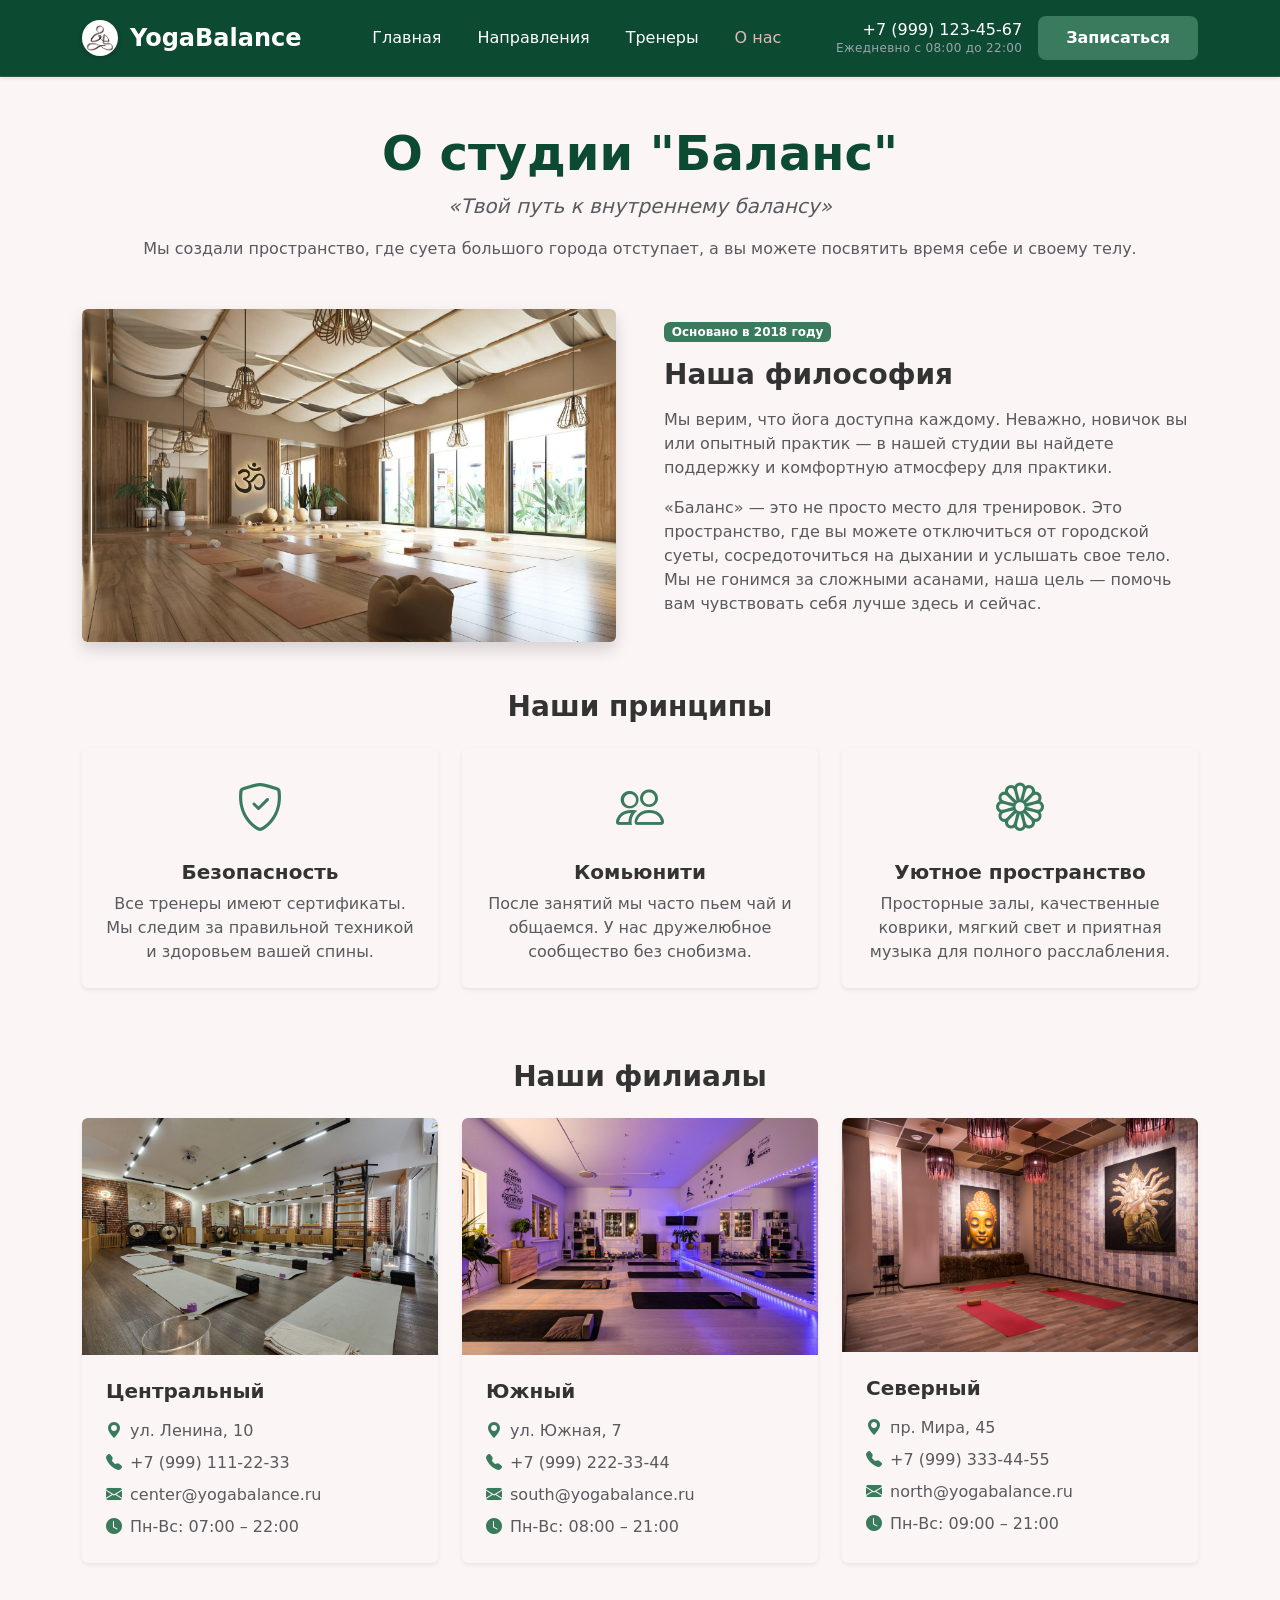
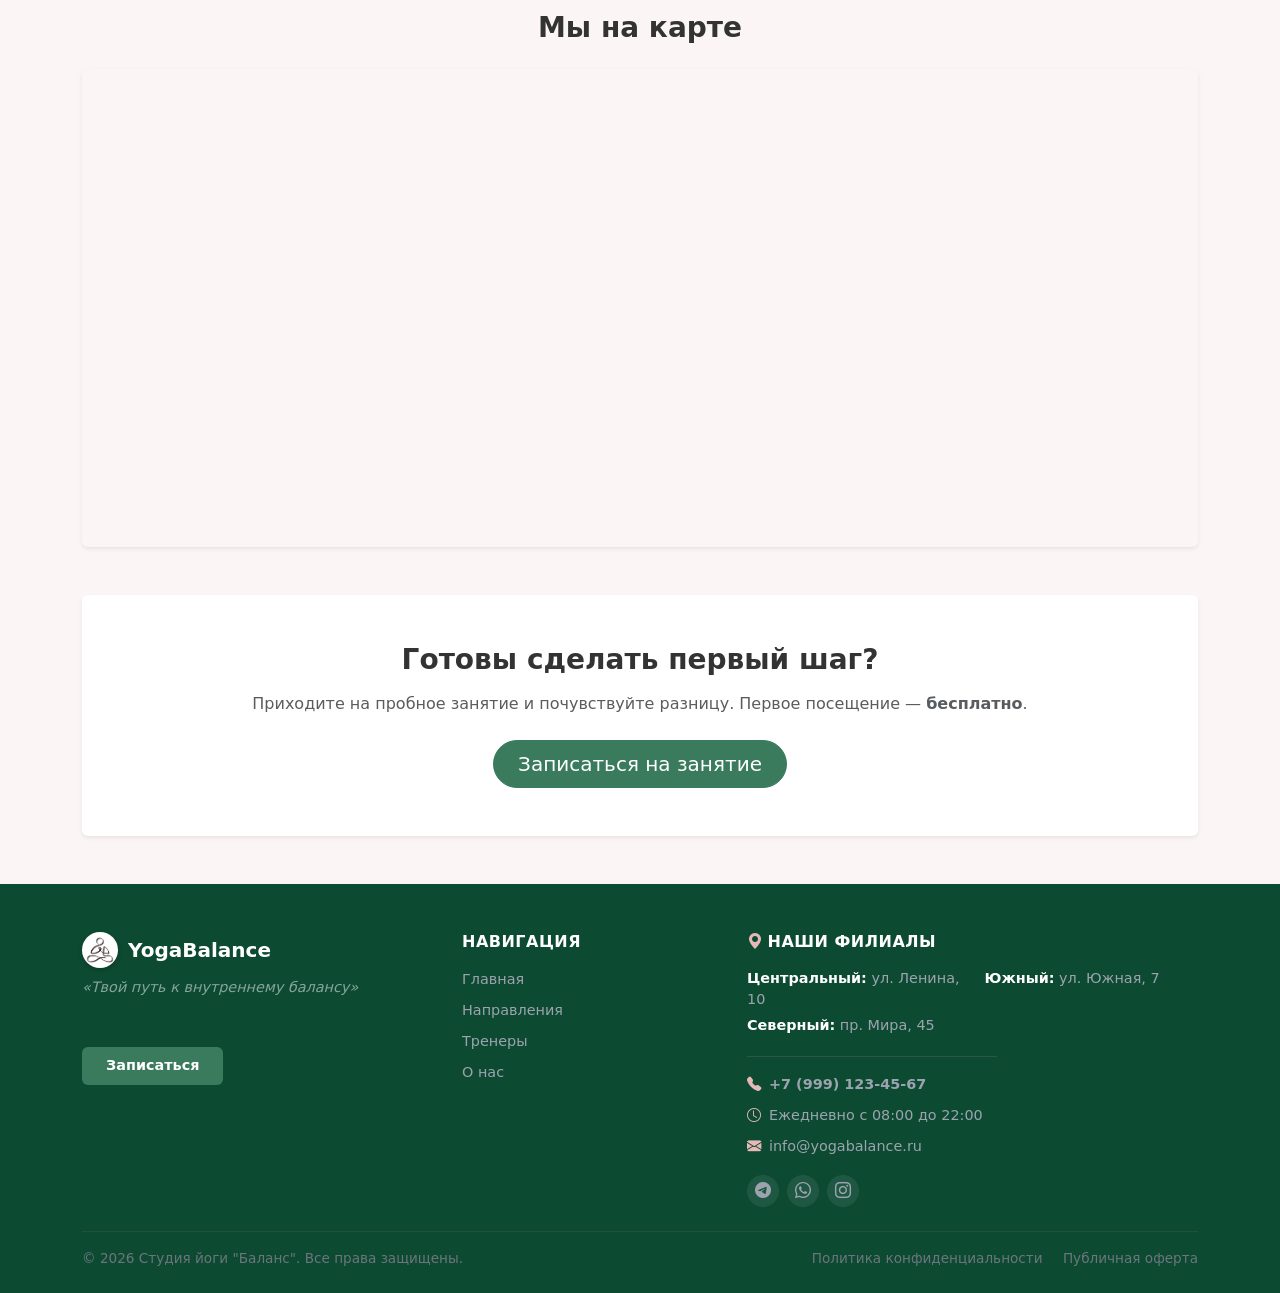
==== about.html @ 5bb83524 "feat: finalize KR2 project with dynamic pages, custom design and interactive components" ====
<!DOCTYPE html>
<html lang="ru">
<head>
    <meta charset="UTF-8">
    <meta name="viewport" content="width=device-width, initial-scale=1.0">
    <title>О нас – Студия йоги "Баланс"</title>
    <link href="https://cdn.jsdelivr.net/npm/bootstrap@5.3.3/dist/css/bootstrap.min.css" rel="stylesheet">
    <link rel="stylesheet" href="https://cdn.jsdelivr.net/npm/bootstrap-icons@1.11.1/font/bootstrap-icons.css">
    <link rel="stylesheet" href="css/custom.css">
</head>
<body>

    <nav class="navbar navbar-expand-lg navbar-custom sticky-top shadow-sm">
        <div class="container">
            <a class="navbar-brand navbar-brand-custom" href="index.html">
                <div class="logo-wrapper"><img src="images/yoga-up.png" alt="Логотип"></div>
                YogaBalance
            </a>
            <button class="navbar-toggler border-0" type="button" data-bs-toggle="collapse" data-bs-target="#mainNavbar">
                <span class="navbar-toggler-icon" style="filter: invert(1);"></span>
            </button>
            <div class="collapse navbar-collapse" id="mainNavbar">
                <ul class="navbar-nav mx-auto mb-2 mb-lg-0">
                    <li class="nav-item"><a class="nav-link nav-link-custom" href="index.html">Главная</a></li>
                    <li class="nav-item"><a class="nav-link nav-link-custom" href="catalog.html">Направления</a></li>
                    <li class="nav-item"><a class="nav-link nav-link-custom" href="trainers.html">Тренеры</a></li>
                    <li class="nav-item"><a class="nav-link nav-link-custom active" href="about.html">О нас</a></li>
                </ul>
                <div class="d-flex flex-column flex-lg-row align-items-center gap-3 mt-3 mt-lg-0">
                    <div class="d-flex flex-column text-center text-lg-end justify-content-center">
                        <!-- Убрали lh-1 и mb-1 -->
                        <a href="tel:+79991234567" class="nav-phone">+7 (999) 123-45-67</a>
                        <span class="nav-work-time">Ежедневно с 08:00 до 22:00</span>
                    </div>
                    <a href="order.html" class="btn btn-nav-order">Записаться</a>
                </div>
            </div>
        </div>
    </nav>

    <main class="container my-5">
        <div class="text-center mb-5">
            <h2 class="display-5 fw-bold text-dark">О студии "Баланс"</h2>
            <p class="lead text-muted fst-italic">«Твой путь к внутреннему балансу»</p>
            <p class="text-muted mt-2">Мы создали пространство, где суета большого города отступает, а вы можете посвятить время себе и своему телу.</p>
        </div>

        <div class="row align-items-center g-5 mb-5">
            <div class="col-12 col-lg-6">
                <img src="images/studio-interior.jpg" onerror="this.src='https://placehold.co/600x450/e0eafc/333333?text=Наш+зал'" alt="Зал студии" class="img-fluid rounded shadow">
            </div>
            <div class="col-12 col-lg-6">
                <span class="badge mb-3" style="background-color: #3a7b5e;">Основано в 2018 году</span>
                <h3 class="fw-bold mb-3">Наша философия</h3>
                <p class="text-muted">Мы верим, что йога доступна каждому. Неважно, новичок вы или опытный практик — в нашей студии вы найдете поддержку и комфортную атмосферу для практики.</p>
                <p class="text-muted">«Баланс» — это не просто место для тренировок. Это пространство, где вы можете отключиться от городской суеты, сосредоточиться на дыхании и услышать свое тело. Мы не гонимся за сложными асанами, наша цель — помочь вам чувствовать себя лучше здесь и сейчас.</p>
            </div>
        </div>

        <h3 class="text-center fw-bold mb-4 mt-5">Наши принципы</h3>
        <div class="row g-4 mb-5 pb-4">
            <div class="col-12 col-md-4">
                <div class="card h-100 shadow-sm border-0 p-4 text-center">
                    <div class="mb-3" style="color: #3a7b5e;"><i class="bi bi-shield-check" style="font-size: 3rem;"></i></div>
                    <h4 class="h5 fw-bold">Безопасность</h4>
                    <p class="text-muted mb-0">Все тренеры имеют сертификаты. Мы следим за правильной техникой и здоровьем вашей спины.</p>
                </div>
            </div>
            <div class="col-12 col-md-4">
                <div class="card h-100 shadow-sm border-0 p-4 text-center">
                    <div class="mb-3" style="color: #3a7b5e;"><i class="bi bi-people" style="font-size: 3rem;"></i></div>
                    <h4 class="h5 fw-bold">Комьюнити</h4>
                    <p class="text-muted mb-0">После занятий мы часто пьем чай и общаемся. У нас дружелюбное сообщество без снобизма.</p>
                </div>
            </div>
            <div class="col-12 col-md-4">
                <div class="card h-100 shadow-sm border-0 p-4 text-center">
                    <div class="mb-3" style="color: #3a7b5e;"><i class="bi bi-flower1" style="font-size: 3rem;"></i></div>
                    <h4 class="h5 fw-bold">Уютное пространство</h4>
                    <p class="text-muted mb-0">Просторные залы, качественные коврики, мягкий свет и приятная музыка для полного расслабления.</p>
                </div>
            </div>
        </div>

        <h3 class="text-center fw-bold mb-4 mt-5">Наши филиалы</h3>
        <div class="row g-4 mb-5">
            <div class="col-12 col-md-4">
                <div class="card h-100 shadow-sm border-0 overflow-hidden">
                    <img src="images/location-center.jpg" onerror="this.src='https://placehold.co/400x250/e0eafc/333333?text=Центральный'" class="card-img-top" alt="Центральный филиал">
                    <div class="p-4 text-start">
                        <h4 class="h5 fw-bold mb-3">Центральный</h4>
                        <p class="text-muted mb-2"><i class="bi bi-geo-alt-fill me-2" style="color: #3a7b5e;"></i>ул. Ленина, 10</p>
                        <p class="text-muted mb-2"><i class="bi bi-telephone-fill me-2" style="color: #3a7b5e;"></i>+7 (999) 111-22-33</p>
                        <p class="text-muted mb-2"><i class="bi bi-envelope-fill me-2" style="color: #3a7b5e;"></i>center@yogabalance.ru</p>
                        <p class="text-muted mb-0"><i class="bi bi-clock-fill me-2" style="color: #3a7b5e;"></i>Пн-Вс: 07:00 – 22:00</p>
                    </div>
                </div>
            </div>
            <div class="col-12 col-md-4">
                <div class="card h-100 shadow-sm border-0 overflow-hidden">
                    <img src="images/location-park.jpg" onerror="this.src='https://placehold.co/400x250/ffd6d6/333333?text=Южный'" class="card-img-top" alt="Южный филиал">
                    <div class="p-4 text-start">
                        <h4 class="h5 fw-bold mb-3">Южный</h4>
                        <p class="text-muted mb-2"><i class="bi bi-geo-alt-fill me-2" style="color: #3a7b5e;"></i>ул. Южная, 7</p>
                        <p class="text-muted mb-2"><i class="bi bi-telephone-fill me-2" style="color: #3a7b5e;"></i>+7 (999) 222-33-44</p>
                        <p class="text-muted mb-2"><i class="bi bi-envelope-fill me-2" style="color: #3a7b5e;"></i>south@yogabalance.ru</p>
                        <p class="text-muted mb-0"><i class="bi bi-clock-fill me-2" style="color: #3a7b5e;"></i>Пн-Вс: 08:00 – 21:00</p>
                    </div>
                </div>
            </div>
            <div class="col-12 col-md-4">
                <div class="card h-100 shadow-sm border-0 overflow-hidden">
                    <img src="images/location-north.jpg" onerror="this.src='https://placehold.co/400x250/d4edda/333333?text=Северный'" class="card-img-top" alt="Северный филиал">
                    <div class="p-4 text-start">
                        <h4 class="h5 fw-bold mb-3">Северный</h4>
                        <p class="text-muted mb-2"><i class="bi bi-geo-alt-fill me-2" style="color: #3a7b5e;"></i>пр. Мира, 45</p>
                        <p class="text-muted mb-2"><i class="bi bi-telephone-fill me-2" style="color: #3a7b5e;"></i>+7 (999) 333-44-55</p>
                        <p class="text-muted mb-2"><i class="bi bi-envelope-fill me-2" style="color: #3a7b5e;"></i>north@yogabalance.ru</p>
                        <p class="text-muted mb-0"><i class="bi bi-clock-fill me-2" style="color: #3a7b5e;"></i>Пн-Вс: 09:00 – 21:00</p>
                    </div>
                </div>
            </div>
        </div>

        <h3 class="text-center fw-bold mb-4 mt-5" id="map">Мы на карте</h3>
        <div class="row justify-content-center mb-5">
            <div class="col-12">
                <div class="card shadow-sm border-0 overflow-hidden rounded">
                    <div class="ratio ratio-21x9">
                        <iframe src="https://yandex.ru/map-widget/v1/?um=constructor%3Ab1c4456f34150367a081c53de7284b96706d46b7a618d76dfb80656fba0257b6&amp;source=constructor" width="100%" height="100%" frameborder="0"></iframe>
                    </div>
                </div>
            </div>
        </div>

        <div class="bg-white rounded p-5 text-center shadow-sm mt-5">
            <h3 class="fw-bold mb-3">Готовы сделать первый шаг?</h3>
            <p class="text-muted mb-4">Приходите на пробное занятие и почувствуйте разницу. Первое посещение — <strong>бесплатно</strong>.</p>
            <a href="order.html" class="btn btn-primary btn-lg px-4 rounded-pill">Записаться на занятие</a>
        </div>
    </main>

    <footer class="pt-5 pb-4 mt-auto">
        <div class="container">
            <div class="row g-4 mb-4">
                
                <!-- 1. Логотип, слоган и кнопка -->
                <div class="col-12 col-lg-4">
                    <a href="index.html" class="d-flex align-items-center text-decoration-none mb-2">
                        <div class="logo-wrapper" style="width: 36px; height: 36px; margin-right: 10px;">
                            <img src="images/yoga-up.png" alt="Логотип">
                        </div>
                        <h5 class="fw-bold mb-0 text-white">YogaBalance</h5>
                    </a>
                    <p class="fst-italic text-white-50 mb-5">«Твой путь к внутреннему балансу»</p>
                    <a href="order.html" class="btn btn-footer-order">Записаться</a>
                </div>

                <!-- 2. Навигация -->
                <div class="col-12 col-md-6 col-lg-3">
                    <h6 class="fw-bold mb-3 text-white text-uppercase">Навигация</h6>
                    <ul class="list-unstyled mb-0">
                        <li class="mb-2"><a href="index.html">Главная</a></li>
                        <li class="mb-2"><a href="catalog.html">Направления</a></li>
                        <li class="mb-2"><a href="trainers.html">Тренеры</a></li>
                        <li><a href="about.html">О нас</a></li>
                    </ul>
                </div>

                <!-- 3. Филиалы и контакты -->
                <div class="col-12 col-md-6 col-lg-5">
                    <h6 class="fw-bold mb-3 text-white text-uppercase">
                        <i class="bi bi-geo-alt-fill me-1" style="color: #e6b8b8;"></i>Наши филиалы
                    </h6>
                    
                    <div class="row mb-3">
                        <div class="col-sm-6 mb-1"><span class="text-white fw-bold">Центральный:</span> ул. Ленина, 10</div>
                        <div class="col-sm-6 mb-1"><span class="text-white fw-bold">Южный:</span> ул. Южная, 7</div>
                        <div class="col-sm-6 mb-1"><span class="text-white fw-bold">Северный:</span> пр. Мира, 45</div>
                    </div>
                    
                    <hr class="border-secondary my-3" style="max-width: 250px; opacity: 0.3;">

                    <div class="mb-0">
                        <p class="mb-2"><i class="bi bi-telephone-fill me-2"></i><a href="tel:+79991234567" class="footer-contact-link fw-bold">+7 (999) 123-45-67</a></p>
                        <p class="mb-2"><i class="bi bi-clock me-2"></i>Ежедневно с 08:00 до 22:00</p>
                        <p class="mb-3"><i class="bi bi-envelope-fill me-2"></i><a href="mailto:info@yogabalance.ru" class="footer-contact-link">info@yogabalance.ru</a></p>
                        
                        <div class="d-flex gap-2">
                            <a href="#" class="social-icon"><i class="bi bi-telegram"></i></a>
                            <a href="#" class="social-icon"><i class="bi bi-whatsapp"></i></a>
                            <a href="#" class="social-icon"><i class="bi bi-instagram"></i></a>
                        </div>
                    </div>
                </div>

            </div>
            
            <hr class="border-secondary mb-3" style="opacity: 0.2;">
            
            <div class="row align-items-center">
                <div class="col-md-6 text-center text-md-start footer-copy">
                    &copy; 2026 Студия йоги "Баланс". Все права защищены.
                </div>
                <div class="col-md-6 text-center text-md-end mt-2 mt-md-0 footer-copy">
                    <a href="#" class="me-3">Политика конфиденциальности</a>
                    <a href="#">Публичная оферта</a>
                </div>
            </div>
        </div>
    </footer>

    <button id="scrollTopBtn" class="btn" aria-label="Наверх">
        <img src="images/yoga-up.png" alt="Наверх">
    </button>

    <script src="https://cdn.jsdelivr.net/npm/bootstrap@5.3.3/dist/js/bootstrap.bundle.min.js"></script>
    <script>
        const scrollTopBtn = document.getElementById('scrollTopBtn');
        window.onscroll = function() {
            if (document.body.scrollTop > 300 || document.documentElement.scrollTop > 300) {
                scrollTopBtn.style.display = 'block';
            } else {
                scrollTopBtn.style.display = 'none';
            }
        };
        scrollTopBtn.addEventListener('click', () => {
            window.scrollTo({ top: 0, behavior: 'smooth' });
        });
    </script>
</body>
</html>
---- css/custom.css ----
/* =========================================
   ПЕРЕМЕННЫЕ И БАЗОВЫЕ НАСТРОЙКИ
   ========================================= */
:root {
    --bs-primary: #3a7b5e;
    --bs-primary-rgb: 58, 123, 94;
    --bs-dark: #0d4a32;
    --bs-dark-rgb: 13, 74, 50;
    --bs-light: #fcf5f5;
    --bs-body-bg: #fcf5f5;
    --bs-body-color: #333333;
}

body {
    display: flex;
    flex-direction: column;
    min-height: 100vh;
    background-color: var(--bs-body-bg);
}
main {
    flex: 1 0 auto;
}
footer {
    flex-shrink: 0;
}

/* =========================================
   КНОПКИ И ГЛОБАЛЬНЫЕ СТИЛИ (Убираем синий цвет)
   ========================================= */
.btn-primary {
    --bs-btn-bg: var(--bs-primary);
    --bs-btn-border-color: var(--bs-primary);
    --bs-btn-hover-bg: var(--bs-dark);
    --bs-btn-hover-border-color: var(--bs-dark);
    --bs-btn-active-bg: var(--bs-dark);
    --bs-btn-active-border-color: var(--bs-dark);
}
.btn-outline-primary {
    --bs-btn-color: var(--bs-primary);
    --bs-btn-border-color: var(--bs-primary);
    --bs-btn-hover-bg: var(--bs-primary);
    --bs-btn-hover-border-color: var(--bs-primary);
    --bs-btn-active-bg: var(--bs-primary);
    --bs-btn-active-border-color: var(--bs-primary);
}

/* Убираем синюю обводку при клике на кнопки и поля */
.btn:focus, .btn:active:focus, .btn-check:focus + .btn, 
.form-control:focus, .form-select:focus, .form-check-input:focus,
.navbar-toggler:focus {
    border-color: #3a7b5e !important;
    box-shadow: 0 0 0 0.25rem rgba(58, 123, 94, 0.25) !important;
    outline: none !important;
}
.btn-outline-primary:active, .btn-outline-primary.active {
    background-color: #3a7b5e !important;
    border-color: #3a7b5e !important;
    color: #fff !important;
}
.form-check-input:checked {
    background-color: #3a7b5e !important;
    border-color: #3a7b5e !important;
}
::selection {
    background-color: #e6b8b8;
    color: #0d4a32;
}

/* =========================================
   ШАПКА (NAVBAR)
   ========================================= */
.navbar-custom {
    background-color: #0d4a32 !important;
    border-bottom: 1px solid rgba(255,255,255,0.1);
    padding: 15px 0;
    z-index: 1040 !important;
}

.navbar-brand-custom {
    font-size: 1.5rem;
    font-weight: 700;
    color: #ffffff !important;
    display: flex;
    align-items: center;
}

.logo-wrapper {
    width: 36px;
    height: 36px;
    background-color: #ffffff;
    border-radius: 50%;
    overflow: hidden;
    display: flex;
    align-items: center;
    justify-content: center;
    margin-right: 12px;
    box-shadow: 0 2px 5px rgba(0,0,0,0.2);
}
.logo-wrapper img {
    width: 100%;
    height: 100%;
    object-fit: cover;
    transform: scale(1.7);
}

.nav-link-custom {
    color: #ffffff !important; 
    font-weight: 500;
    margin: 0 10px;
    transition: color 0.2s ease;
}
.nav-link-custom:hover, .nav-link-custom.active {
    color: #e6b8b8 !important;
}

/* Телефон и время в шапке */
.nav-phone {
    color: #ffffff !important;
    font-weight: 500;
    text-decoration: none;
    font-size: 1rem; /* Как у пунктов меню */
    line-height: 1.2;
    margin-bottom: 2px;
    white-space: nowrap;
}
.nav-phone:hover {
    color: #e6b8b8 !important;
}

.nav-work-time {
    font-size: 0.75rem;
    color: #9ca3af !important;
    letter-spacing: 0.3px;
    line-height: 1.2;
}

/* Кнопка "Записаться" в шапке */
.btn-nav-order {
    background-color: #3a7b5e;
    color: white !important;
    border: none;
    padding: 10px 28px; 
    border-radius: 8px;
    font-weight: 600;
    transition: background-color 0.2s ease;
    text-align: center;
    text-decoration: none;
    display: inline-block;
}
.btn-nav-order:hover {
    background-color: #2b5c46;
    color: white !important;
}

/* =========================================
   HERO-БЛОК (ГЛАВНАЯ)
   ========================================= */
.hero-img-custom {
    border-radius: 2rem 8rem 2rem 8rem;
    box-shadow: 0 25px 50px -12px rgba(13, 74, 50, 0.25);
    position: relative;
    z-index: 2;
    width: 100%;
    max-height: 550px;
    object-fit: cover;
    transition: transform 0.4s ease;
}
.hero-img-custom:hover {
    transform: scale(1.02);
}
.hero-image-wrapper {
    padding: 10px;
}
.hero-blob {
    position: absolute;
    top: -20px;
    right: -20px;
    width: 80%;
    height: 90%;
    background: linear-gradient(135deg, #e6b8b8 0%, #3a7b5e 100%);
    border-radius: 50%;
    filter: blur(60px);
    opacity: 0.3;
    z-index: 1;
}

/* =========================================
   КОМПОНЕНТЫ (Карточки, иконки, таблицы)
   ========================================= */
.card {
    transition: transform 0.3s ease, box-shadow 0.3s ease;
}
.card:hover {
    transform: translateY(-5px);
    box-shadow: 0 10px 20px rgba(13, 74, 50, 0.15);
}

.feature-box {
    transition: transform 0.3s ease, box-shadow 0.3s ease;
}
.feature-box:hover {
    transform: translateY(-8px);
    box-shadow: 0 15px 30px rgba(13, 74, 50, 0.1) !important;
}
.feature-icon {
    width: 70px;
    height: 70px;
    background-color: #fdf2f2;
    color: #3a7b5e;
    border-radius: 50%;
    display: flex;
    align-items: center;
    justify-content: center;
    font-size: 2rem;
    transition: all 0.3s ease;
}
.feature-box:hover .feature-icon {
    background-color: #3a7b5e;
    color: #ffffff;
}

.trainer-avatar {
    width: 150px;
    height: 150px;
    object-fit: cover;
    border: 4px solid transparent;
    transition: transform 0.3s ease, border-color 0.3s ease;
}
.btn-link:hover .trainer-avatar {
    transform: scale(1.05);
    border-color: var(--bs-primary);
}

.custom-table th {
    background-color: var(--bs-primary);
    color: white;
    font-weight: 600;
}

.accordion-button:not(.collapsed) {
    background-color: #fdf2f2 !important;
    color: #0d4a32 !important;
    box-shadow: inset 0 calc(-1 * var(--bs-accordion-border-width)) 0 var(--bs-accordion-border-color);
}

.alert-custom {
    background-color: #fdf2f2;
    color: #0d4a32;
    border: 1px solid #e6b8b8;
    border-radius: 8px;
}

/* Хлебные крошки */
.breadcrumb {
    --bs-breadcrumb-divider: '/';
    --bs-breadcrumb-divider-color: #9ca3af;
    background-color: transparent;
    padding: 0;
    margin-bottom: 1.5rem;
}
.breadcrumb-item a {
    color: #3a7b5e !important;
    text-decoration: none !important;
    font-weight: 500;
}
.breadcrumb-item a:hover {
    color: #0d4a32 !important;
    text-decoration: underline !important;
}
.breadcrumb-item.active {
    color: #6c757d !important;
}

/* =========================================
   ИДЕАЛЬНЫЙ ФУТЕР (Единые размеры)
   ========================================= */
footer {
    background-color: #0d4a32 !important;
    font-size: 0.9rem; /* Базовый размер текста 14.4px */
    color: #9ca3af;
}

/* Логотип */
footer h5 {
    font-size: 1.25rem; /* 20px */
}

/* Заголовки колонок (Навигация, Филиалы) */
footer h6 {
    font-size: 1rem; /* 16px */
    letter-spacing: 0.5px;
    margin-bottom: 1rem;
}

/* Ссылки, текст, адреса */
footer a, footer p, footer li {
    color: #9ca3af !important;
    text-decoration: none;
    line-height: 1.6;
    transition: color 0.2s ease;
}

footer a:hover {
    color: #e6b8b8 !important;
}

/* Иконки контактов */
footer p i {
    color: #e6b8b8 !important;
}

/* Кнопка "Записаться" */
.btn-footer-order {
    background-color: #3a7b5e;
    color: white !important;
    border: none;
    padding: 8px 24px;
    border-radius: 6px;
    font-weight: 600;
    font-size: 0.9rem;
    transition: background-color 0.2s ease;
    text-decoration: none;
    display: inline-block;
}

.btn-footer-order:hover {
    background-color: #2b5c46;
    color: white !important;
}

/* Иконки соцсетей */
.social-icon {
    display: inline-flex;
    align-items: center;
    justify-content: center;
    width: 32px;
    height: 32px;
    font-size: 1rem;
    border-radius: 50%;
    background-color: rgba(255, 255, 255, 0.08);
    color: #9ca3af !important;
    transition: all 0.3s ease;
}

.social-icon:hover {
    background-color: #e6b8b8 !important;
    color: #0d4a32 !important;
    transform: translateY(-2px);
}

/* Стили для нижней строки (копирайт) */
.footer-copy {
    font-size: 0.85rem; /* Чуть меньше основного текста */
    color: #6c757d !important;
}

.footer-copy a {
    font-size: 0.85rem;
    color: #6c757d !important;
}

.footer-copy a:hover {
    color: #e6b8b8 !important;
}

/* =========================================
   КНОПКА "НАВЕРХ"
   ========================================= */
#scrollTopBtn {
    position: fixed;
    bottom: 30px;
    right: 30px;
    width: 60px;
    height: 60px;
    display: none;
    z-index: 1050;
    border-radius: 50%;
    background-color: #ffffff;
    border: 2px solid var(--bs-primary);
    box-shadow: 0 4px 15px rgba(0,0,0,0.2);
    transition: all 0.3s ease;
    padding: 0;
    overflow: hidden;
}
#scrollTopBtn:hover {
    transform: translateY(-5px);
    background-color: var(--bs-light);
}
#scrollTopBtn img {
    width: 100%;
    height: 100%;
    object-fit: cover;
    transform: scale(1.6);
    transition: transform 0.3s ease;
}

/* Адаптив */
@media (max-width: 991px) {
    .hero-img-custom {
        border-radius: 2rem;
        max-height: 400px;
    }
}
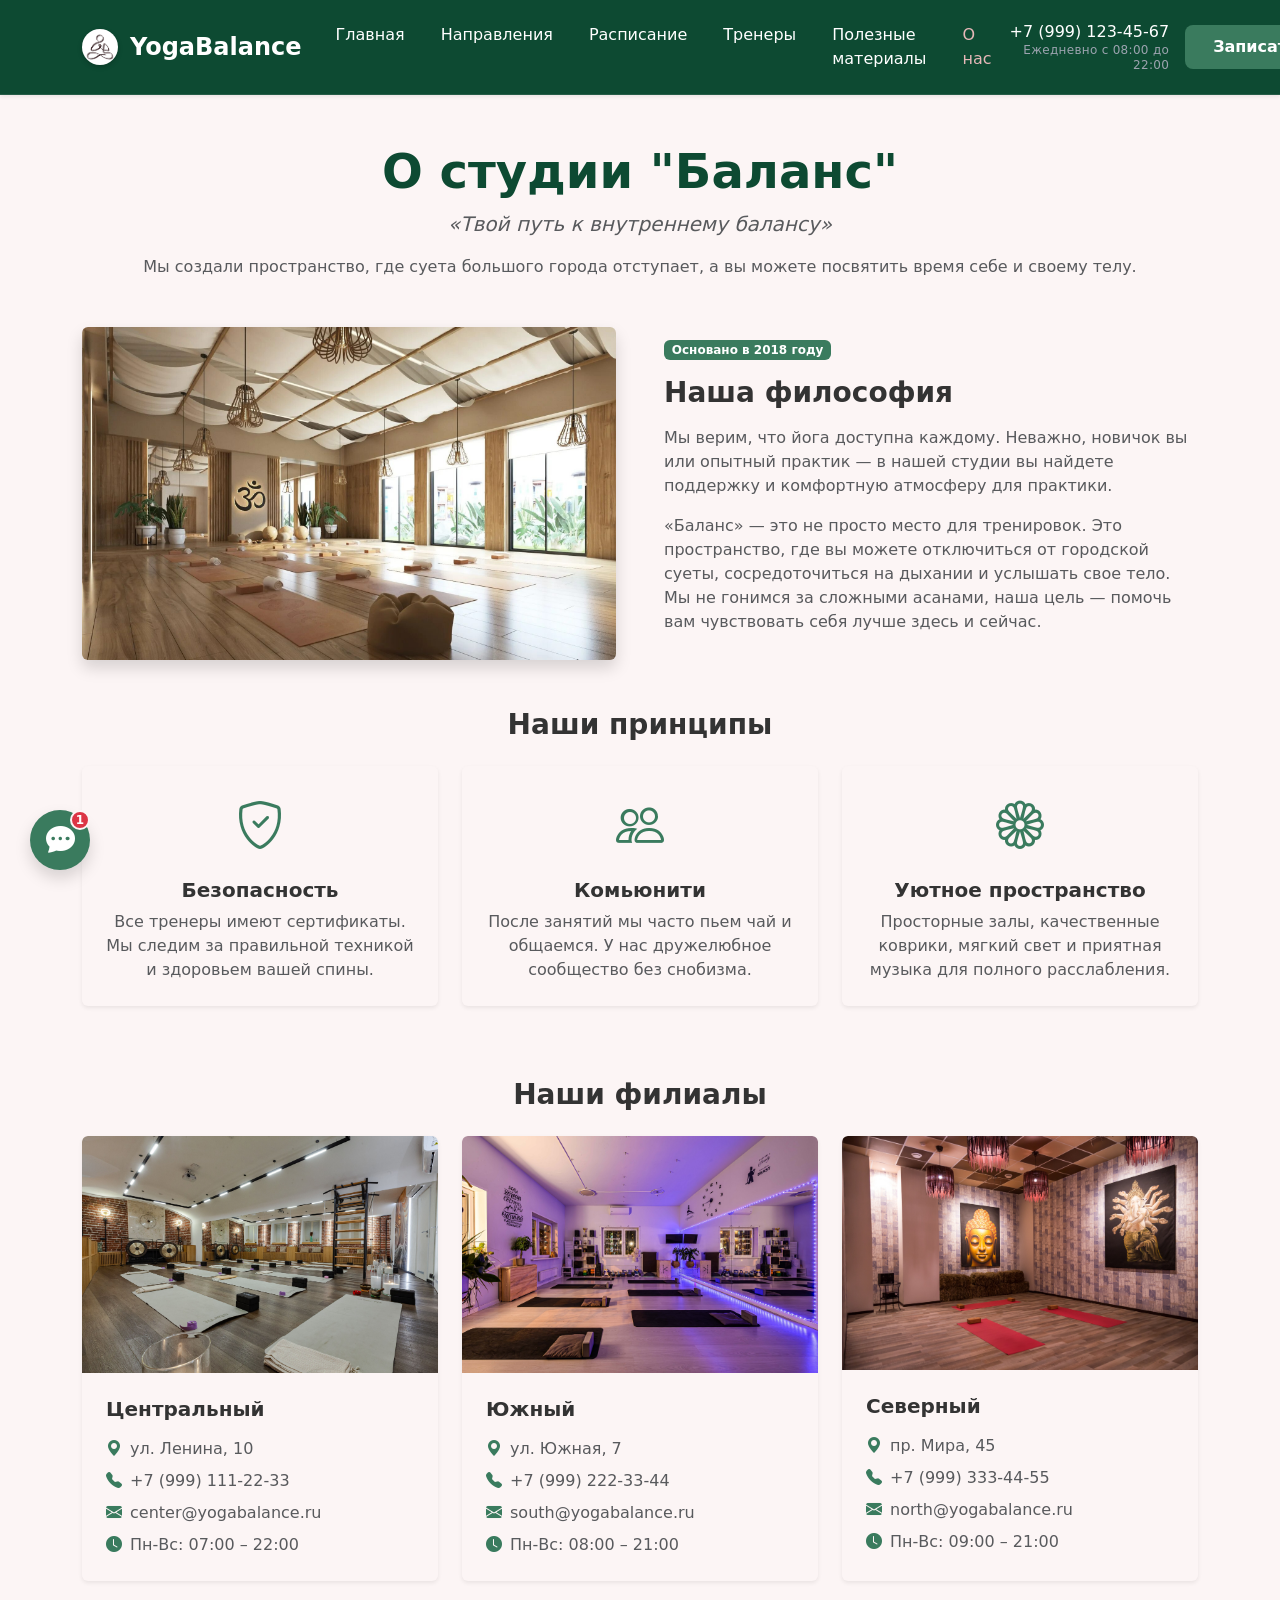
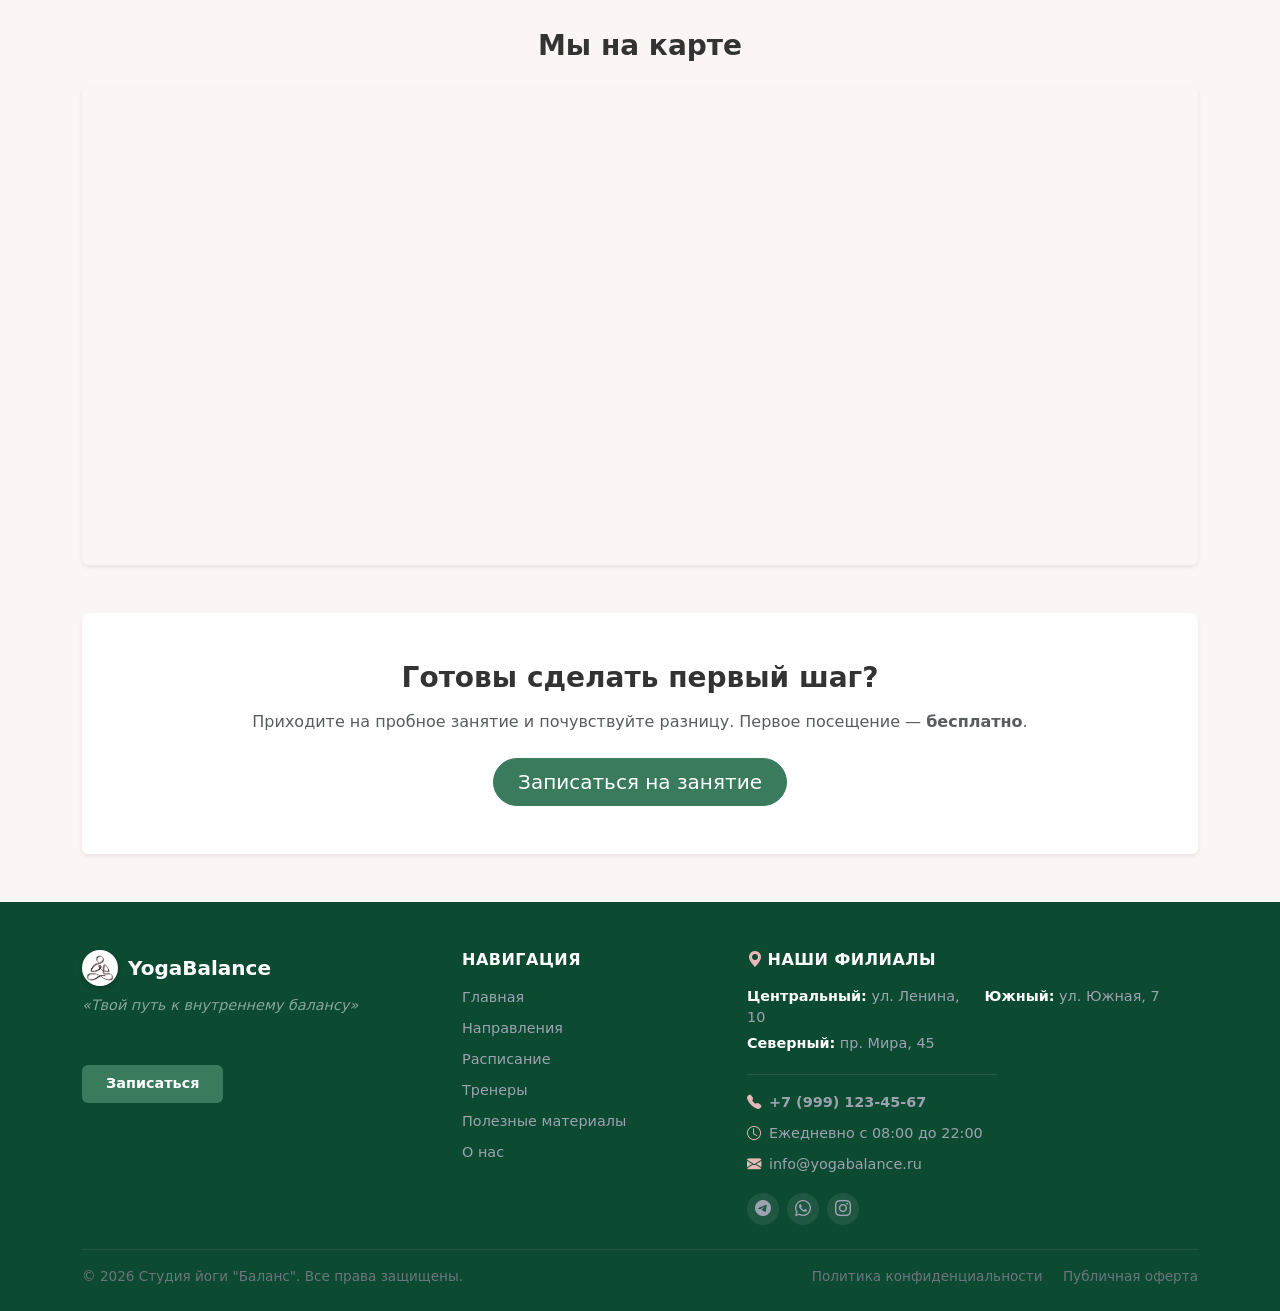
==== commit bf173954: "feat: added schedule, materials, chat widget, quiz, and custom toasts" ====
--- a/about.html
+++ b/about.html
@@ -23,7 +23,9 @@
                 <ul class="navbar-nav mx-auto mb-2 mb-lg-0">
                     <li class="nav-item"><a class="nav-link nav-link-custom" href="index.html">Главная</a></li>
                     <li class="nav-item"><a class="nav-link nav-link-custom" href="catalog.html">Направления</a></li>
+                    <li class="nav-item"><a class="nav-link nav-link-custom" href="schedule.html">Расписание</a></li>
                     <li class="nav-item"><a class="nav-link nav-link-custom" href="trainers.html">Тренеры</a></li>
+                    <li class="nav-item"><a class="nav-link nav-link-custom" href="materials.html">Полезные материалы</a></li>
                     <li class="nav-item"><a class="nav-link nav-link-custom active" href="about.html">О нас</a></li>
                 </ul>
                 <div class="d-flex flex-column flex-lg-row align-items-center gap-3 mt-3 mt-lg-0">
@@ -162,7 +164,9 @@
                     <ul class="list-unstyled mb-0">
                         <li class="mb-2"><a href="index.html">Главная</a></li>
                         <li class="mb-2"><a href="catalog.html">Направления</a></li>
+                        <li class="mb-2"><a href="schedule.html">Расписание</a></li>
                         <li class="mb-2"><a href="trainers.html">Тренеры</a></li>
+                        <li class="mb-2"><a href="materials.html">Полезные материалы</a></li>
                         <li><a href="about.html">О нас</a></li>
                     </ul>
                 </div>
@@ -214,8 +218,57 @@
         <img src="images/yoga-up.png" alt="Наверх">
     </button>
 
+    <!-- ВИДЖЕТ КОНСУЛЬТАНТА (ЧАТ) -->
+    <div class="consultant-widget">
+        <!-- Само всплывающее окно -->
+        <div class="consultant-popup" id="consultantPopup">
+            <button type="button" class="btn-close consultant-close" aria-label="Закрыть" onclick="toggleConsultant()"></button>
+            <div class="d-flex align-items-center mb-3">
+                <div class="consultant-avatar me-3">
+                    <i class="bi bi-person-badge"></i>
+                </div>
+                <div>
+                    <h6 class="fw-bold mb-0 text-dark">Анна, менеджер</h6>
+                    <small class="text-success"><i class="bi bi-circle-fill" style="font-size: 0.5rem; vertical-align: middle;"></i> Онлайн</small>
+                </div>
+            </div>
+            <p class="text-muted small mb-3">Здравствуйте! Помочь вам выбрать направление или ответить на вопросы?</p>
+            <div class="d-grid gap-2">
+                <a href="https://wa.me/79991234567" target="_blank" class="btn btn-success btn-sm rounded-pill text-start">
+                    <i class="bi bi-whatsapp me-2"></i> Написать в WhatsApp
+                </a>
+                <a href="https://t.me/yogabalance" target="_blank" class="btn btn-primary btn-sm rounded-pill text-start" style="background-color: #0088cc; border-color: #0088cc;">
+                    <i class="bi bi-telegram me-2"></i> Написать в Telegram
+                </a>
+                <a href="tel:+79991234567" class="btn btn-outline-secondary btn-sm rounded-pill text-start">
+                    <i class="bi bi-telephone me-2"></i> Позвонить
+                </a>
+            </div>
+        </div>
+
+        <!-- Кнопка вызова консультанта -->
+        <button class="consultant-btn shadow" onclick="toggleConsultant()" aria-label="Связаться с консультантом">
+            <i class="bi bi-chat-dots-fill"></i>
+            <span class="consultant-badge">1</span>
+        </button>
+    </div>
+
     <script src="https://cdn.jsdelivr.net/npm/bootstrap@5.3.3/dist/js/bootstrap.bundle.min.js"></script>
     <script>
+        // Скрипт для виджета консультанта
+        function toggleConsultant() {
+            const popup = document.getElementById('consultantPopup');
+            const badge = document.querySelector('.consultant-badge');
+            
+            if (popup.classList.contains('show-popup')) {
+                popup.classList.remove('show-popup');
+            } else {
+                popup.classList.add('show-popup');
+                // Скрываем красный бейджик, когда пользователь открыл чат
+                if (badge) badge.style.display = 'none'; 
+            }
+        }
+
         const scrollTopBtn = document.getElementById('scrollTopBtn');
         window.onscroll = function() {
             if (document.body.scrollTop > 300 || document.documentElement.scrollTop > 300) {
--- a/css/custom.css
+++ b/css/custom.css
@@ -25,7 +25,7 @@
 }
 
 /* =========================================
-   КНОПКИ И ГЛОБАЛЬНЫЕ СТИЛИ (Убираем синий цвет)
+   КНОПКИ И ГЛОБАЛЬНЫЕ СТИЛИ
    ========================================= */
 .btn-primary {
     --bs-btn-bg: var(--bs-primary);
@@ -44,7 +44,6 @@
     --bs-btn-active-border-color: var(--bs-primary);
 }
 
-/* Убираем синюю обводку при клике на кнопки и поля */
 .btn:focus, .btn:active:focus, .btn-check:focus + .btn, 
 .form-control:focus, .form-select:focus, .form-check-input:focus,
 .navbar-toggler:focus {
@@ -113,12 +112,11 @@
     color: #e6b8b8 !important;
 }
 
-/* Телефон и время в шапке */
 .nav-phone {
     color: #ffffff !important;
     font-weight: 500;
     text-decoration: none;
-    font-size: 1rem; /* Как у пунктов меню */
+    font-size: 1rem;
     line-height: 1.2;
     margin-bottom: 2px;
     white-space: nowrap;
@@ -134,7 +132,6 @@
     line-height: 1.2;
 }
 
-/* Кнопка "Записаться" в шапке */
 .btn-nav-order {
     background-color: #3a7b5e;
     color: white !important;
@@ -272,44 +269,25 @@
 }
 
 /* =========================================
-   ИДЕАЛЬНЫЙ ФУТЕР (Единые размеры)
+   ИДЕАЛЬНЫЙ ФУТЕР
    ========================================= */
 footer {
     background-color: #0d4a32 !important;
-    font-size: 0.9rem; /* Базовый размер текста 14.4px */
+    font-size: 0.9rem;
     color: #9ca3af;
 }
-
-/* Логотип */
-footer h5 {
-    font-size: 1.25rem; /* 20px */
-}
-
-/* Заголовки колонок (Навигация, Филиалы) */
-footer h6 {
-    font-size: 1rem; /* 16px */
-    letter-spacing: 0.5px;
-    margin-bottom: 1rem;
-}
-
-/* Ссылки, текст, адреса */
+footer h5 { font-size: 1.25rem; }
+footer h6 { font-size: 1rem; letter-spacing: 0.5px; margin-bottom: 1rem; }
+
 footer a, footer p, footer li {
     color: #9ca3af !important;
     text-decoration: none;
     line-height: 1.6;
     transition: color 0.2s ease;
 }
-
-footer a:hover {
-    color: #e6b8b8 !important;
-}
-
-/* Иконки контактов */
-footer p i {
-    color: #e6b8b8 !important;
-}
-
-/* Кнопка "Записаться" */
+footer a:hover { color: #e6b8b8 !important; }
+footer p i { color: #e6b8b8 !important; }
+
 .btn-footer-order {
     background-color: #3a7b5e;
     color: white !important;
@@ -322,13 +300,11 @@
     text-decoration: none;
     display: inline-block;
 }
-
 .btn-footer-order:hover {
     background-color: #2b5c46;
     color: white !important;
 }
 
-/* Иконки соцсетей */
 .social-icon {
     display: inline-flex;
     align-items: center;
@@ -341,30 +317,18 @@
     color: #9ca3af !important;
     transition: all 0.3s ease;
 }
-
 .social-icon:hover {
     background-color: #e6b8b8 !important;
     color: #0d4a32 !important;
     transform: translateY(-2px);
 }
 
-/* Стили для нижней строки (копирайт) */
-.footer-copy {
-    font-size: 0.85rem; /* Чуть меньше основного текста */
-    color: #6c757d !important;
-}
-
-.footer-copy a {
-    font-size: 0.85rem;
-    color: #6c757d !important;
-}
-
-.footer-copy a:hover {
-    color: #e6b8b8 !important;
-}
-
-/* =========================================
-   КНОПКА "НАВЕРХ"
+.footer-copy { font-size: 0.85rem; color: #6c757d !important; }
+.footer-copy a { font-size: 0.85rem; color: #6c757d !important; }
+.footer-copy a:hover { color: #e6b8b8 !important; }
+
+/* =========================================
+   КНОПКА "НАВЕРХ" И ЧАТ-ВИДЖЕТ
    ========================================= */
 #scrollTopBtn {
     position: fixed;
@@ -394,10 +358,144 @@
     transition: transform 0.3s ease;
 }
 
+/* Виджет консультанта */
+.consultant-widget {
+    position: fixed;
+    bottom: 30px;
+    left: 30px;
+    z-index: 1060;
+    display: flex;
+    flex-direction: column;
+    align-items: flex-start;
+}
+.consultant-btn {
+    width: 60px;
+    height: 60px;
+    border-radius: 50%;
+    background-color: #3a7b5e;
+    color: white;
+    border: none;
+    font-size: 1.8rem;
+    display: flex;
+    align-items: center;
+    justify-content: center;
+    cursor: pointer;
+    position: relative;
+    transition: all 0.3s ease;
+}
+.consultant-btn:hover {
+    background-color: #0d4a32;
+    transform: scale(1.05);
+}
+.consultant-badge {
+    position: absolute;
+    top: 0;
+    right: 0;
+    background-color: #dc3545;
+    color: white;
+    font-size: 0.75rem;
+    font-weight: bold;
+    width: 20px;
+    height: 20px;
+    border-radius: 50%;
+    display: flex;
+    align-items: center;
+    justify-content: center;
+    border: 2px solid #fcf5f5;
+}
+.consultant-popup {
+    background-color: #ffffff;
+    width: 300px;
+    padding: 20px;
+    border-radius: 15px;
+    box-shadow: 0 10px 30px rgba(0,0,0,0.15);
+    margin-bottom: 15px;
+    position: relative;
+    display: none;
+    border: 1px solid rgba(58, 123, 94, 0.1);
+}
+.consultant-popup.show-popup {
+    display: block;
+    animation: slideUp 0.3s ease forwards;
+}
+@keyframes slideUp {
+    from { opacity: 0; transform: translateY(20px); }
+    to { opacity: 1; transform: translateY(0); }
+}
+.consultant-close {
+    position: absolute;
+    top: 15px;
+    right: 15px;
+    font-size: 0.7rem;
+}
+.consultant-avatar {
+    width: 45px;
+    height: 45px;
+    background-color: #fdf2f2;
+    color: #3a7b5e;
+    border-radius: 50%;
+    display: flex;
+    align-items: center;
+    justify-content: center;
+    font-size: 1.5rem;
+}
+
+/* =========================================
+   ВСПЛЫВАЮЩИЕ УВЕДОМЛЕНИЯ (ТОСТЫ)
+   ========================================= */
+.toast-container {
+    margin-top: 80px;
+}
+.toast {
+    min-width: 300px;
+    border-left: 5px solid #3a7b5e !important;
+    backdrop-filter: blur(10px);
+}
+.toast-body {
+    padding: 5px;
+}
+
 /* Адаптив */
 @media (max-width: 991px) {
     .hero-img-custom {
         border-radius: 2rem;
         max-height: 400px;
     }
+}
+@media (max-width: 576px) {
+    .consultant-widget { bottom: 20px; left: 20px; }
+    .consultant-popup { width: 260px; }
+    .consultant-btn { width: 50px; height: 50px; font-size: 1.5rem; }
+}
+/* =========================================
+   СТИЛИ ДЛЯ ВКЛАДОК ДНЕЙ НЕДЕЛИ (НАВ-ПИЛЛС)
+   ========================================= */
+
+/* Цвет текста для неактивных вкладок */
+.nav-pills .nav-link {
+    color: var(--bs-primary) !important; /* Делаем текст зеленым */
+    font-weight: 600;
+    border-radius: 50px;
+    padding: 8px 24px;
+    margin: 0 4px;
+    transition: all 0.2s ease;
+}
+
+/* Фон для активной вкладки */
+.nav-pills .nav-link.active {
+    background-color: var(--bs-primary) !important; /* Фон фирменный зеленый */
+    color: white !important; /* Текст белый */
+    box-shadow: 0 4px 10px rgba(58, 123, 94, 0.3);
+}
+
+/* Красивый эффект при наведении на неактивные вкладки */
+.nav-pills .nav-link:hover {
+    background-color: #fdf2f2; /* Нежно-розовый фон */
+    color: var(--bs-dark) !important; /* Темно-зеленый текст */
+}
+
+/* Убираем стандартную синюю обводку при клике */
+.nav-pills .nav-link:focus {
+    outline: none;
+    box-shadow: none;
 }
